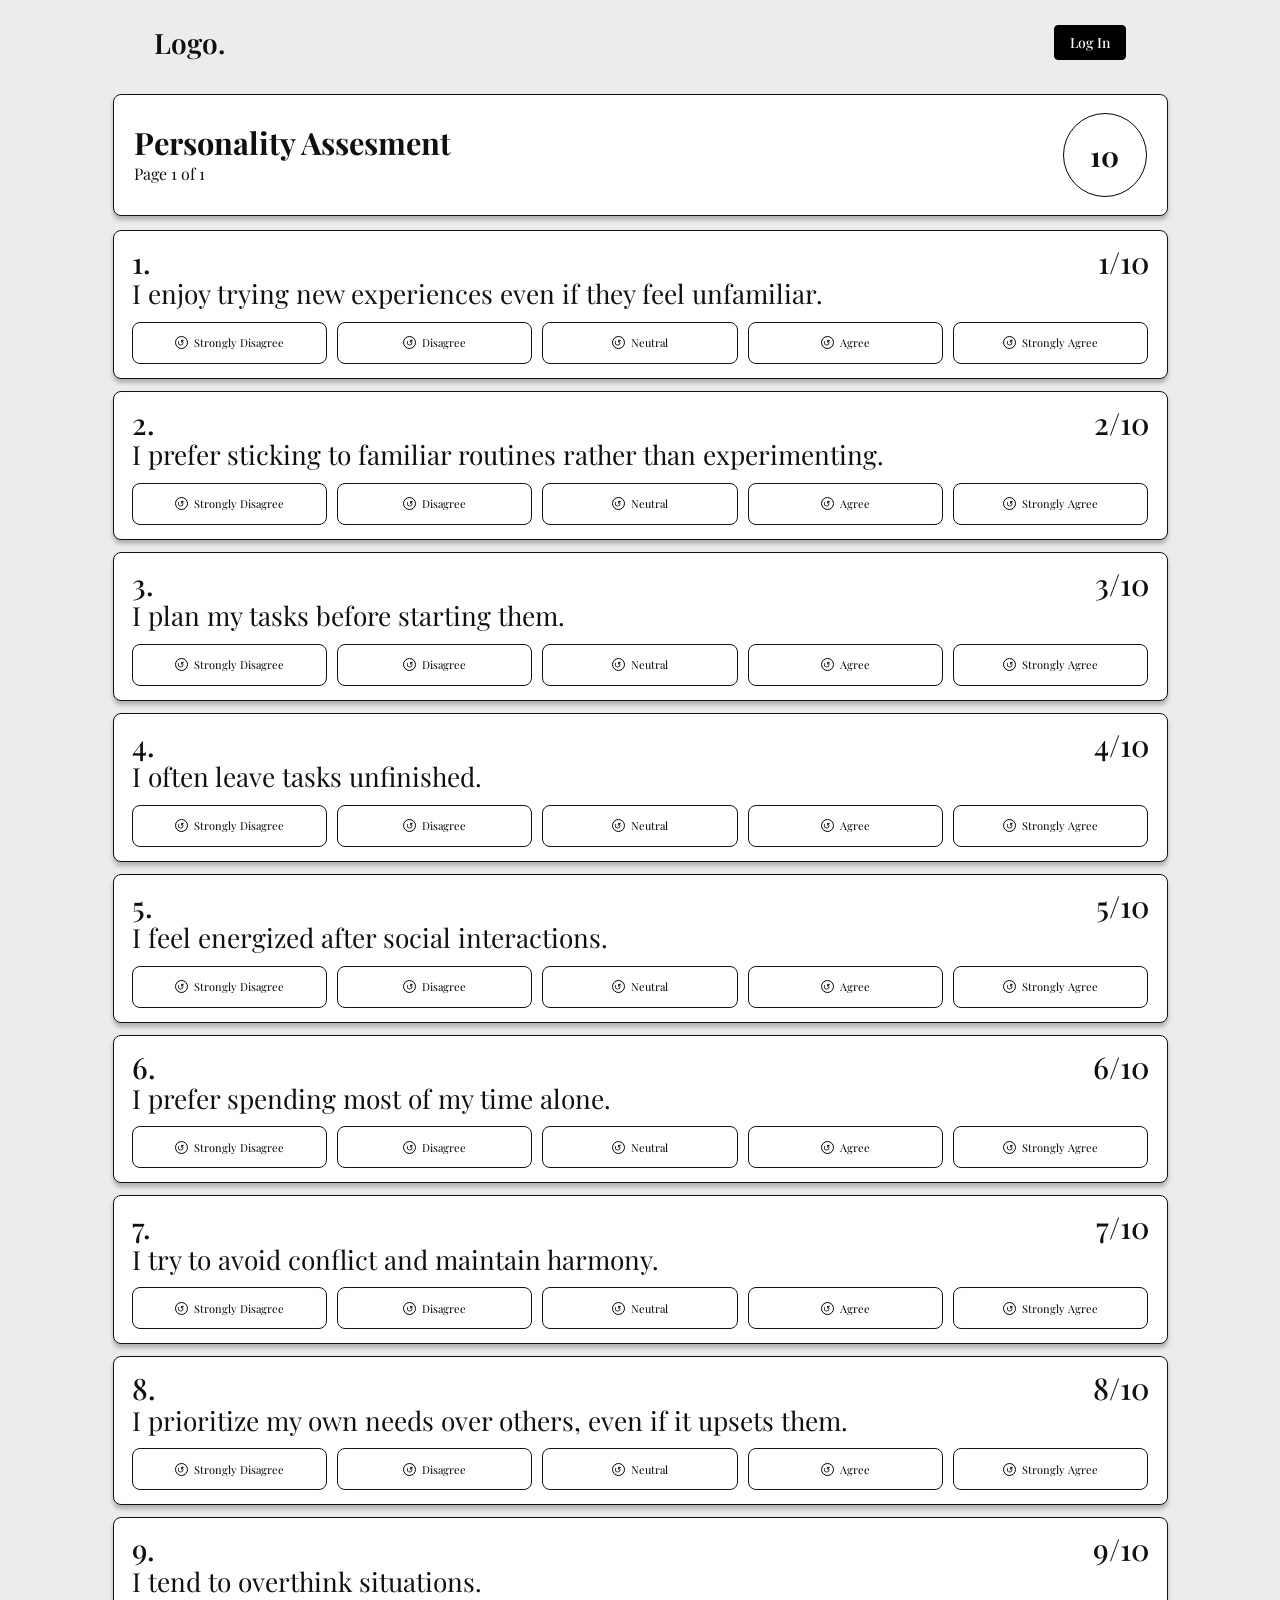
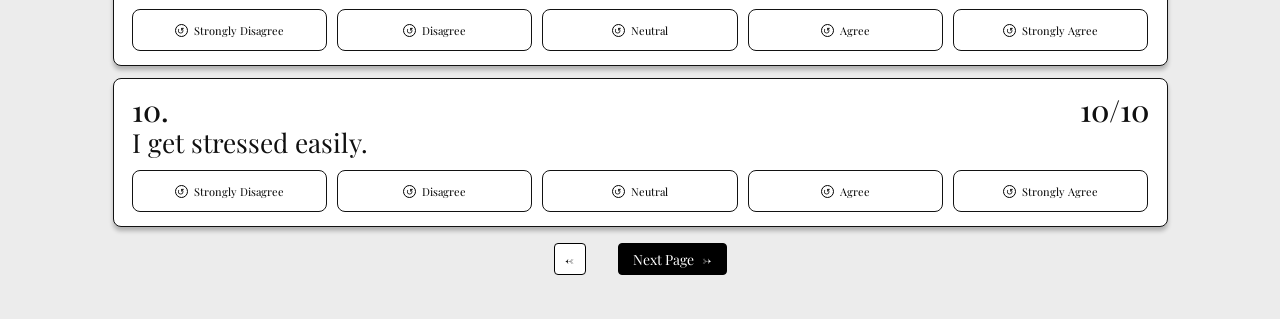
==== quiz.html @ e5122796 "Add files via upload" ====
<!doctype html>
<html lang="en">
  <head>
    <meta charset="UTF-8" />
    <meta name="viewport" content="width=device-width, initial-scale=1.0" />
    <title>Personality Assessment</title>
    <link rel="preconnect" href="https://fonts.googleapis.com" />
    <link rel="preconnect" href="https://fonts.gstatic.com" crossorigin />
    <link
      href="https://fonts.googleapis.com/css2?family=Playfair+Display:wght@400;500;600;700&display=swap"
      rel="stylesheet"
    />
    <link rel="stylesheet" href="./quiz.css" />
  </head>
  <body>
    <header class="topbar">
      <p class="logo">Logo.</p>
      <button class="login-btn" type="button">Log In</button>
    </header>

    <main class="page-wrap">
      <section id="quizPage">
        <section class="assessment-card">
          <div>
            <h1>Personality Assesment</h1>
            <p>Page 1 of 1</p>
          </div>
          <div class="badge" aria-hidden="true">10</div>
        </section>

        <section id="questionsContainer" aria-label="Assessment questions"></section>

        <nav class="pager">
          <button id="prevPageBtn" class="icon-btn" aria-label="Previous page" type="button">←</button>
          <button id="nextPageBtn" class="next-btn" type="button">
            Next Page
            <span aria-hidden="true">→</span>
          </button>
        </nav>
      </section>

      <section id="resultPage" class="is-hidden">
        <section class="result-header-card">
          <h2>Result</h2>
        </section>

        <section class="result-grid">
          <article class="result-card archetype-card">
            <h3>Your Archetype</h3>
            <p class="archetype-title" id="archetypeTitle">Analyzing...</p>
            <p class="archetype-sub" id="archetypeSub">Loading...</p>
          </article>

          <article class="result-card trait-card">
            <h3>Trait Breakdown</h3>
            <p class="trait-subtitle">See which side pulls you more</p>
            <div class="trait-chart" id="traitChart"></div>
          </article>
        </section>
      </section>
    </main>

    <script src="./quiz.js"></script>
  </body>
</html>
---- quiz.css ----
:root {
  --bg: #ececec;
  --surface: #ffffff;
  --text: #101010;
  --border: #121212;
  --muted: #3e3e3e;
}

* {
  box-sizing: border-box;
}

body {
  margin: 0;
  font-family: "Playfair Display", serif;
  background: var(--bg);
  color: var(--text);
}

.topbar {
  height: 84px;
  display: flex;
  align-items: center;
  justify-content: space-between;
  padding: 0 12vw;
}

.logo {
  margin: 0;
  font-size: 28px;
  font-weight: 600;
}

.login-btn {
  background: #000;
  color: #fff;
  border: 1px solid #000;
  border-radius: 4px;
  font-family: inherit;
  font-size: 14px;
  font-weight: 500;
  padding: 7px 15px;
  cursor: pointer;
}

.page-wrap {
  width: min(1055px, calc(100vw - 32px));
  margin: 10px auto 44px;
}

.is-hidden {
  display: none !important;
}

.assessment-card,
.question-card {
  border: 1px solid var(--border);
  border-radius: 8px;
  background: var(--surface);
  box-shadow: 0 4px 4px rgba(0, 0, 0, 0.25);
}

.assessment-card {
  display: flex;
  align-items: center;
  justify-content: space-between;
  padding: 18px 20px;
  margin-bottom: 14px;
}

.assessment-card h1 {
  margin: 0 0 4px;
  font-size: clamp(24px, 2.4vw, 32px);
  font-weight: 700;
  line-height: 1.1;
}

.assessment-card p {
  margin: 0;
  font-size: 16px;
}

.badge {
  width: 84px;
  height: 84px;
  border: 1px solid #000;
  border-radius: 50%;
  display: grid;
  place-items: center;
  font-size: 28px;
  font-weight: 700;
}

#questionsContainer {
  display: grid;
  gap: 12px;
}

.question-card {
  padding: 16px 18px 14px;
}

.question-head {
  display: flex;
  align-items: flex-start;
  justify-content: space-between;
  gap: 16px;
  margin-bottom: 12px;
}

.question-title {
  margin: 0;
  font-size: clamp(27px, 2.3vw, 36px);
  line-height: 1;
  font-weight: 500;
}

.question-text {
  margin: 2px 0 0;
  font-size: clamp(26px, 2.05vw, 28px);
  line-height: 1.2;
  font-weight: 400;
}

.counter {
  margin: 0;
  flex-shrink: 0;
  font-size: clamp(30px, 2.1vw, 36px);
  line-height: 1;
  font-weight: 500;
}

.choice-row {
  display: grid;
  grid-template-columns: repeat(5, minmax(0, 1fr));
  gap: 10px;
}

.choice-btn {
  border: 1px solid var(--border);
  background: #fff;
  border-radius: 8px;
  min-height: 42px;
  padding: 8px 10px;
  display: flex;
  gap: 6px;
  align-items: center;
  justify-content: center;
  font-family: inherit;
  font-size: clamp(10px, 0.86vw, 12px);
  line-height: 1;
  cursor: pointer;
}

.choice-icon {
  width: 13px;
  height: 13px;
  display: inline-grid;
  place-items: center;
  border: 1px solid #000;
  border-radius: 50%;
  font-size: 9px;
}

.choice-btn.is-selected {
  background: #111;
  color: #fff;
}

.choice-btn.is-selected .choice-icon {
  border-color: #fff;
}

.pager {
  margin-top: 16px;
  display: flex;
  align-items: center;
  justify-content: center;
  gap: 32px;
}

.icon-btn,
.next-btn {
  border-radius: 4px;
  font-family: inherit;
  border: 1px solid #000;
  height: 32px;
  cursor: pointer;
}

.icon-btn {
  width: 32px;
  background: #fff;
}

.next-btn {
  padding: 0 14px;
  background: #000;
  color: #fff;
  display: inline-flex;
  align-items: center;
  gap: 8px;
  font-size: 14px;
}

.result-header-card,
.result-card {
  border: 1px solid var(--border);
  border-radius: 12px;
  background: var(--surface);
  box-shadow: 0 4px 4px rgba(0, 0, 0, 0.25);
}

.result-header-card {
  padding: 16px 14px;
  margin-top: 74px;
}

.result-header-card h2 {
  margin: 0;
  font-size: clamp(40px, 3.2vw, 49px);
  line-height: 1;
  font-weight: 700;
}

.result-grid {
  margin-top: 26px;
  display: grid;
  grid-template-columns: repeat(2, minmax(0, 1fr));
  gap: 18px;
}

.result-card {
  min-height: 250px;
  padding: 18px 14px 16px;
}

.result-card h3 {
  margin: 0;
  font-size: clamp(44px, 3vw, 50px);
  font-weight: 700;
  line-height: 1;
}

.archetype-title {
  margin: 20px 0 4px;
  font-size: clamp(50px, 3.2vw, 56px);
  line-height: 1;
  font-weight: 600;
}

.archetype-sub {
  margin: 0;
  font-size: 24px;
  line-height: 1.3;
}

.trait-subtitle {
  margin: 6px 0 0;
  opacity: 0.6;
  font-size: 18px;
}

.trait-chart {
  margin-top: 48px;
  height: 130px;
  display: flex;
  align-items: flex-end;
  justify-content: space-between;
  gap: 8px;
}

.trait-col {
  width: min(18%, 86px);
  display: flex;
  flex-direction: column;
  align-items: center;
  justify-content: flex-end;
  gap: 6px;
}

.trait-value {
  margin: 0;
  font-size: 10px;
  line-height: 1;
}

.trait-bar {
  width: 40px;
  height: 0;
  background: #d9d9d9;
  border-radius: 10px 10px 0 0;
  transition: height 250ms ease;
}

.trait-base {
  width: 100%;
  height: 1px;
  background: #000;
}

.trait-name {
  margin: 0;
  text-align: center;
  font-size: 8px;
  line-height: 1.25;
}

@media (max-width: 1100px) {
  .topbar {
    padding: 0 16px;
  }
}

@media (max-width: 900px) {
  .choice-row {
    grid-template-columns: repeat(2, minmax(0, 1fr));
  }

  .question-head {
    flex-direction: column;
    gap: 8px;
  }

  .result-grid {
    grid-template-columns: 1fr;
  }

  .result-card h3 {
    font-size: clamp(33px, 6vw, 46px);
  }

  .archetype-title {
    font-size: clamp(38px, 6.5vw, 52px);
  }
}

@media (max-width: 560px) {
  .logo {
    font-size: 22px;
  }

  .assessment-card {
    padding: 14px;
  }

  .assessment-card p {
    font-size: 13px;
  }

  .badge {
    width: 58px;
    height: 58px;
    font-size: 18px;
  }

  .choice-row {
    grid-template-columns: 1fr;
  }

  .result-header-card {
    margin-top: 22px;
  }

  .result-header-card h2 {
    font-size: clamp(34px, 12vw, 42px);
  }

  .trait-subtitle {
    font-size: 15px;
  }

  .trait-chart {
    gap: 4px;
  }

  .trait-col {
    width: min(19%, 68px);
  }

  .trait-bar {
    width: 26px;
  }
}
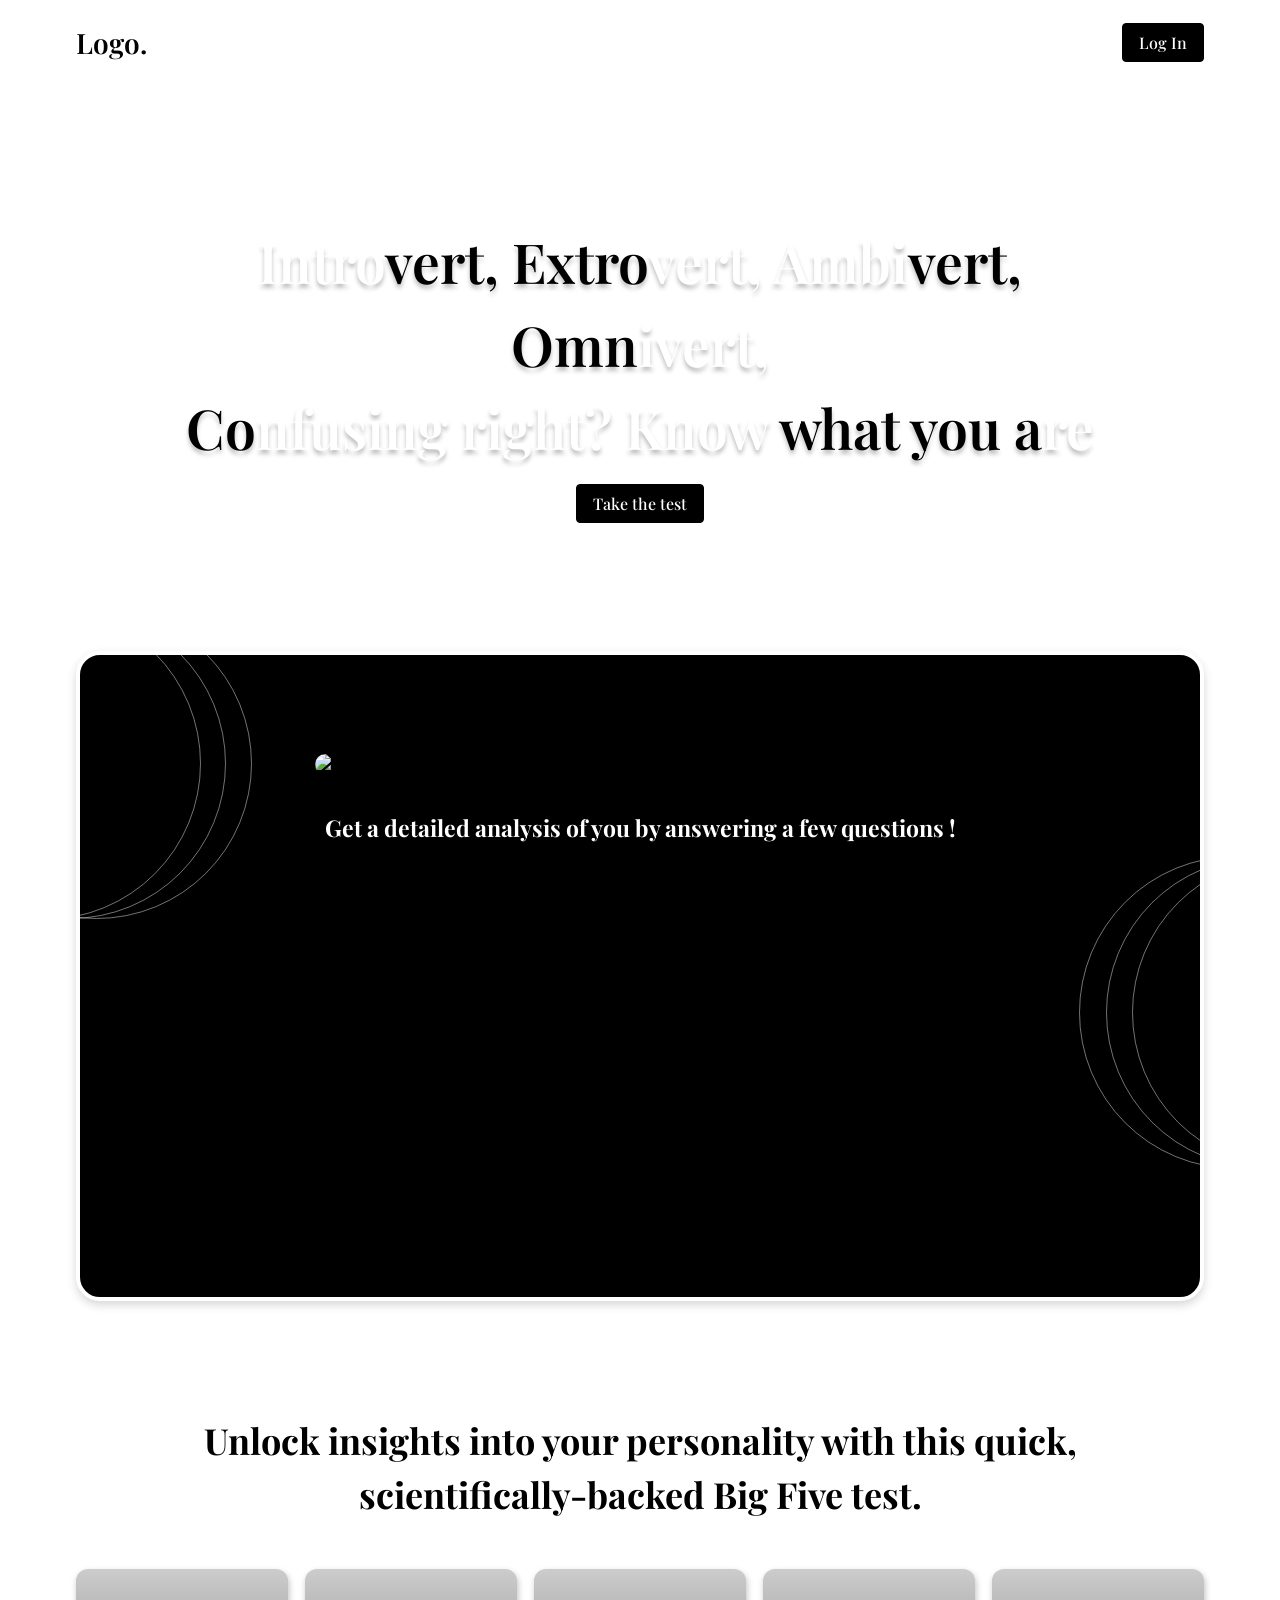
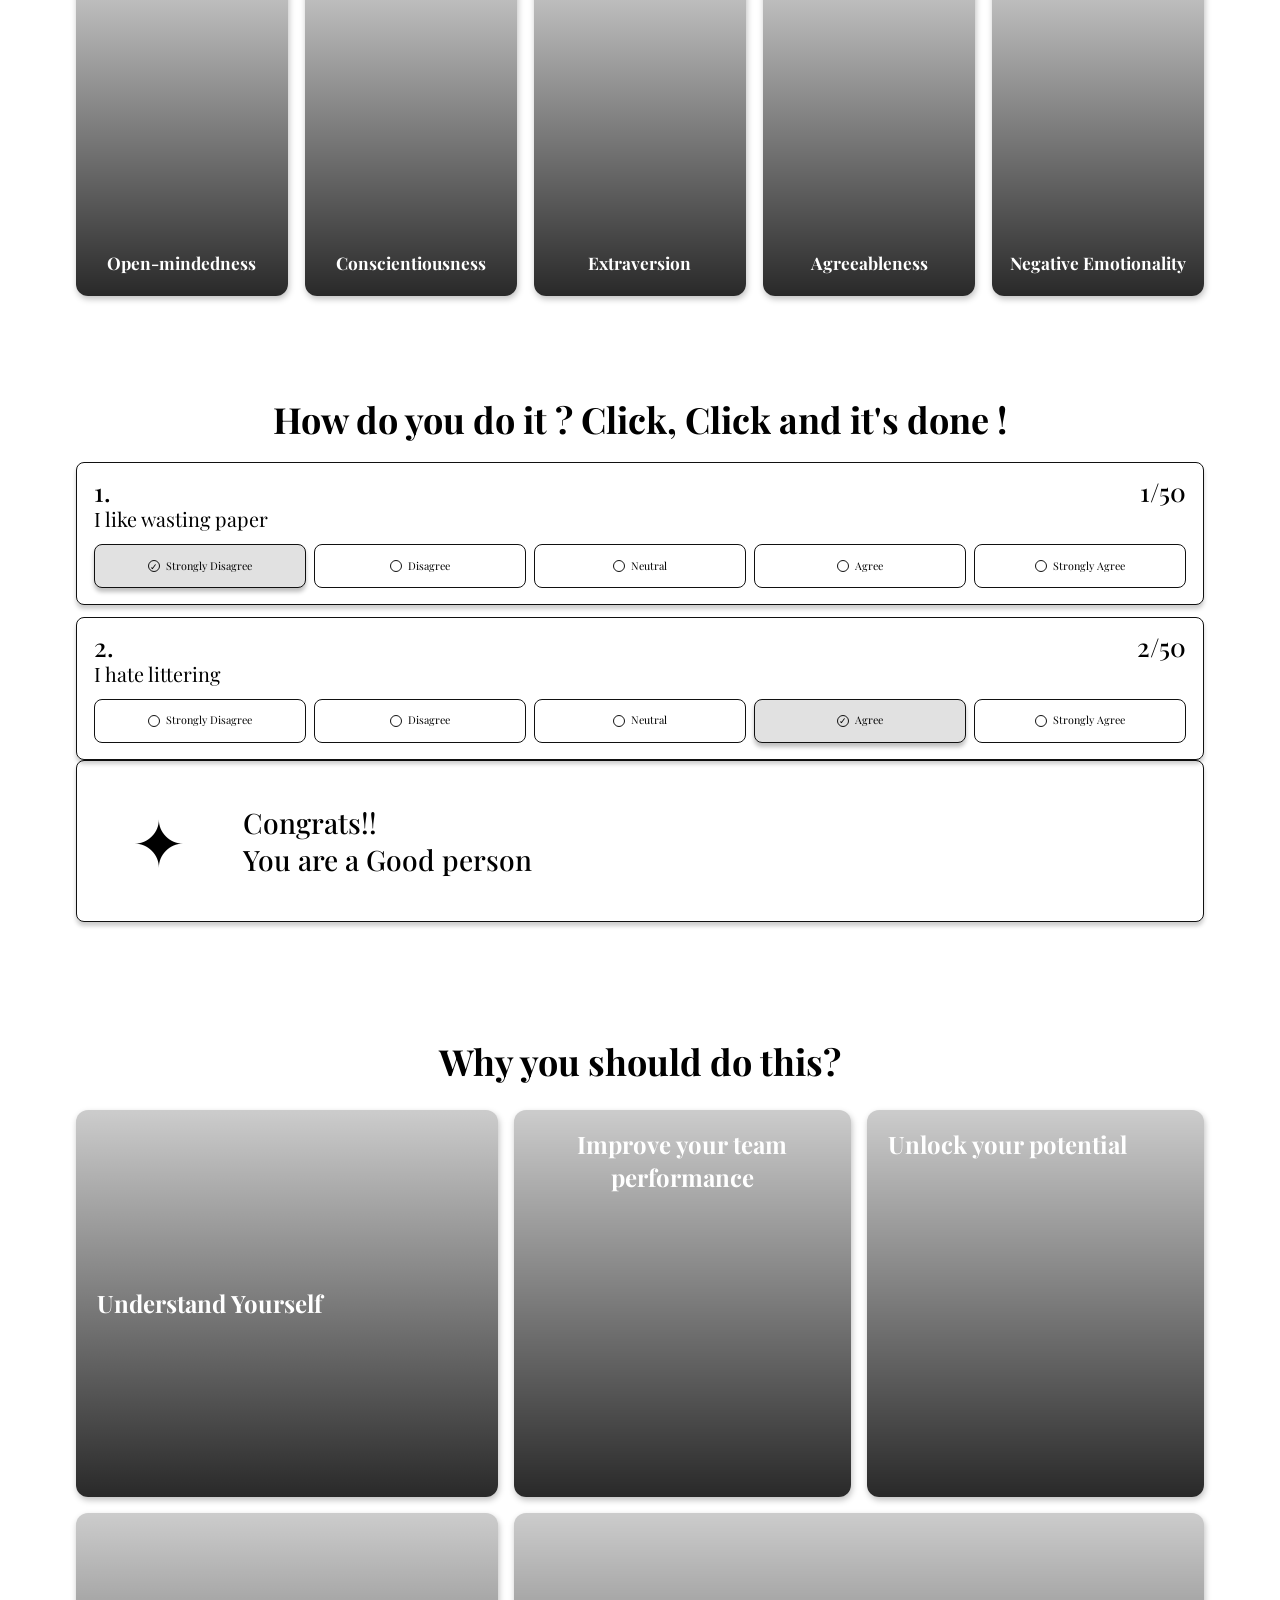
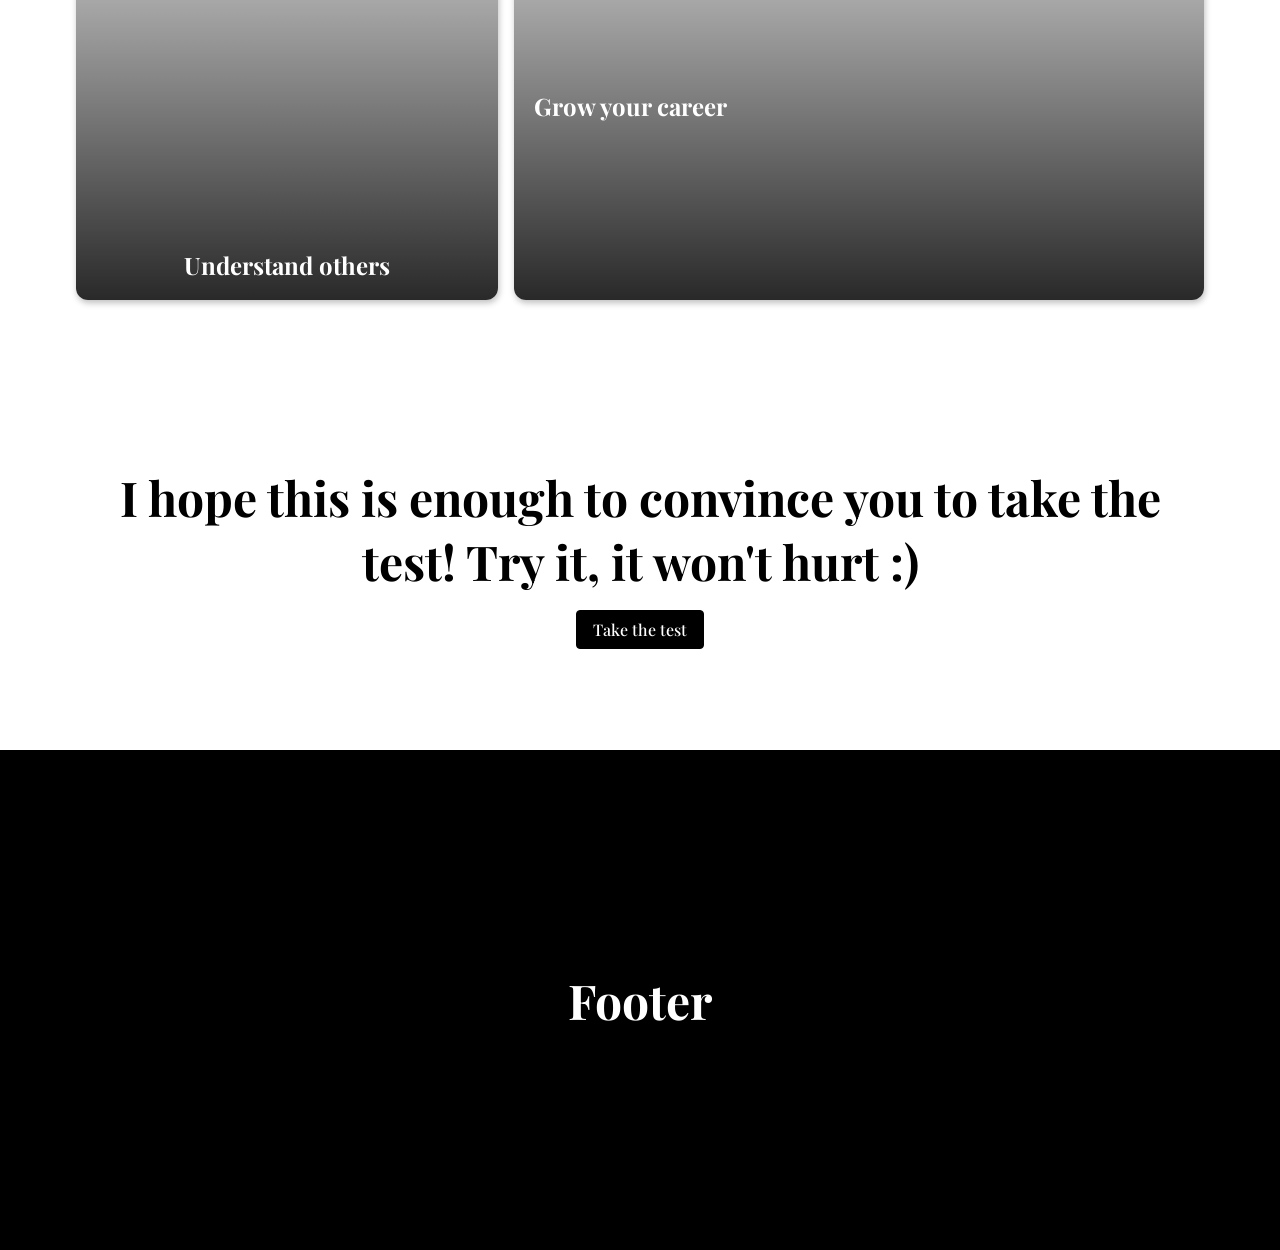
==== commit 272e7875: "Add files via upload" ====
--- a/quiz.html
+++ b/quiz.html
@@ -3,62 +3,234 @@
   <head>
     <meta charset="UTF-8" />
     <meta name="viewport" content="width=device-width, initial-scale=1.0" />
-    <title>Personality Assessment</title>
+    <title>Personality Test</title>
     <link rel="preconnect" href="https://fonts.googleapis.com" />
     <link rel="preconnect" href="https://fonts.gstatic.com" crossorigin />
     <link
-      href="https://fonts.googleapis.com/css2?family=Playfair+Display:wght@400;500;600;700&display=swap"
+      href="https://fonts.googleapis.com/css2?family=Playfair+Display:wght@400;500;600;700;800&display=swap"
       rel="stylesheet"
     />
     <link rel="stylesheet" href="./quiz.css" />
   </head>
   <body>
+    <img class="decor decor-top-center" src="https://www.figma.com/api/mcp/asset/4ffe3456-68c3-4ba2-9fd2-e4e71f549d3e" alt="" />
+    <img class="decor decor-top-left" src="https://www.figma.com/api/mcp/asset/1931b6c8-27f4-49ce-ae8d-7c6eb2e98f33" alt="" />
+    <img class="decor decor-top-right" src="https://www.figma.com/api/mcp/asset/e08dc5bc-9f6b-4701-b3bc-f4c8f3409b50" alt="" />
+
     <header class="topbar">
-      <p class="logo">Logo.</p>
-      <button class="login-btn" type="button">Log In</button>
+      <button class="logo logo-btn js-home-trigger" type="button">Logo.</button>
+      <button class="login-btn" id="navLoginBtn" type="button">Log In</button>
     </header>
 
-    <main class="page-wrap">
-      <section id="quizPage">
-        <section class="assessment-card">
+    <main class="landing-page">
+      <section class="hero">
+        <h1 class="hero-title">
+          <span class="highlight">Intro</span>vert, Extro<span class="highlight">vert, Ambi</span>vert, Omn<span class="highlight">ivert,</span><br />
+          Co<span class="highlight">nfusing right? Know</span> what you a<span class="highlight">re</span>
+        </h1>
+        <button class="cta-btn js-scroll-test" type="button">Take the test</button>
+      </section>
+
+      <section class="showcase">
+        <div class="showcase-art art-left"></div>
+        <div class="showcase-art art-right"></div>
+        <img
+          class="showcase-screen"
+          src="https://www.figma.com/api/mcp/asset/3a0f90ac-07b4-4477-a148-9b308b117b75"
+          alt="Personality report preview"
+        />
+        <p class="showcase-copy">Get a detailed analysis of you by answering a few questions !</p>
+      </section>
+
+      <section class="statement">
+        <p>Unlock insights into your personality with this quick, scientifically-backed Big Five test.</p>
+      </section>
+
+      <section class="trait-section">
+        <div class="trait-grid">
+          <article class="trait-tile" style="--tile-image: url('https://www.figma.com/api/mcp/asset/9317ee40-2787-4264-b34e-ae77a75db8a0');">
+            <p>Open-mindedness</p>
+          </article>
+          <article class="trait-tile" style="--tile-image: url('https://www.figma.com/api/mcp/asset/aa85d3ef-8a31-4499-9822-1e632df22772');">
+            <p>Conscientiousness</p>
+          </article>
+          <article class="trait-tile" style="--tile-image: url('https://www.figma.com/api/mcp/asset/0ba07395-1fa6-4685-8d39-083034f112e9');">
+            <p>Extraversion</p>
+          </article>
+          <article class="trait-tile" style="--tile-image: url('https://www.figma.com/api/mcp/asset/fb3ea26e-f73e-4d54-a957-a4daf15b7c54');">
+            <p>Agreeableness</p>
+          </article>
+          <article class="trait-tile" style="--tile-image: url('https://www.figma.com/api/mcp/asset/2388cbda-6508-4d3e-9fb6-b3b9d07ea76f');">
+            <p>Negative Emotionality</p>
+          </article>
+        </div>
+      </section>
+
+      <section class="quiz-preview" id="test-preview">
+        <h2>How do you do it ? Click, Click and it's done !</h2>
+        <div class="preview-card-list" id="previewQuestions"></div>
+        <article class="preview-result">
+          <div class="sparkle-mark" aria-hidden="true">✦</div>
           <div>
-            <h1>Personality Assesment</h1>
+            <p>Congrats!!</p>
+            <p>You are a Good person</p>
+          </div>
+        </article>
+      </section>
+
+      <section class="reasons">
+        <h2>Why you should do this?</h2>
+        <div class="reason-grid">
+          <article class="reason-card wide" style="--reason-image: url('https://www.figma.com/api/mcp/asset/74db055c-d0be-4c7f-9bd2-ff688f3f8213');">
+            <p>Understand Yourself</p>
+          </article>
+          <article class="reason-card tall" style="--reason-image: url('https://www.figma.com/api/mcp/asset/dd8b75be-027a-4aca-9989-0001ed2a7a6f');">
+            <p>Improve your team performance</p>
+          </article>
+          <article class="reason-card tall" style="--reason-image: url('https://www.figma.com/api/mcp/asset/8d2d30f1-91b2-4946-8842-ca1ef8f22174');">
+            <p>Unlock your potential</p>
+          </article>
+          <article class="reason-card big" style="--reason-image: url('https://www.figma.com/api/mcp/asset/53219588-c928-4f8c-8e0c-59f911755e79');">
+            <p>Understand others</p>
+          </article>
+          <article class="reason-card wide" style="--reason-image: url('https://www.figma.com/api/mcp/asset/fb8bac53-6cef-4320-805e-9b0b8ca093c0');">
+            <p>Grow your career</p>
+          </article>
+        </div>
+      </section>
+
+      <section class="final-cta">
+        <img class="bottom-figure figure-left" src="https://www.figma.com/api/mcp/asset/0f3e8142-5770-4b73-89d8-1357e754219b" alt="" />
+        <img class="bottom-figure figure-left-mid" src="https://www.figma.com/api/mcp/asset/6e6ba2d9-85b3-4e47-aa8f-1de3dd3981aa" alt="" />
+        <img class="bottom-figure figure-right-mid" src="https://www.figma.com/api/mcp/asset/6a646116-6257-4027-8f80-59074785ab9f" alt="" />
+        <img class="bottom-figure figure-right" src="https://www.figma.com/api/mcp/asset/50f92d83-d751-4375-a0d6-0b79e0534890" alt="" />
+        <h2>I hope this is enough to convince you to take the test! Try it, it won't hurt :)</h2>
+        <button class="cta-btn js-scroll-test" type="button">Take the test</button>
+      </section>
+    </main>
+
+    <section class="app-view is-hidden" id="assessmentPage">
+      <main class="app-shell">
+        <section class="assessment-header-card">
+          <div>
+            <h2>Personality Assesment</h2>
             <p>Page 1 of 1</p>
           </div>
-          <div class="badge" aria-hidden="true">10</div>
-        </section>
-
-        <section id="questionsContainer" aria-label="Assessment questions"></section>
-
-        <nav class="pager">
-          <button id="prevPageBtn" class="icon-btn" aria-label="Previous page" type="button">←</button>
-          <button id="nextPageBtn" class="next-btn" type="button">
+          <img
+            class="assessment-badge-image"
+            src="https://www.figma.com/api/mcp/asset/3fdd5beb-fb61-4bbd-8416-cd6e56d7b453"
+            alt=""
+          />
+        </section>
+
+        <section class="assessment-list" id="assessmentQuestions"></section>
+
+        <nav class="assessment-nav">
+          <button class="ghost-nav-btn" id="assessmentBackBtn" type="button" aria-label="Back">←</button>
+          <button class="solid-nav-btn" id="assessmentNextBtn" type="button">
             Next Page
             <span aria-hidden="true">→</span>
           </button>
         </nav>
-      </section>
-
-      <section id="resultPage" class="is-hidden">
-        <section class="result-header-card">
+      </main>
+    </section>
+
+    <section class="app-view is-hidden" id="resultPage">
+      <main class="result-shell">
+        <section class="result-title-card">
           <h2>Result</h2>
         </section>
 
-        <section class="result-grid">
-          <article class="result-card archetype-card">
+        <section class="result-panel-grid">
+          <article class="result-panel">
             <h3>Your Archetype</h3>
-            <p class="archetype-title" id="archetypeTitle">Analyzing...</p>
-            <p class="archetype-sub" id="archetypeSub">Loading...</p>
-          </article>
-
-          <article class="result-card trait-card">
+            <p class="result-archetype" id="resultArchetype">Analyzing...</p>
+            <p class="result-subcopy" id="resultSubcopy">Loading...</p>
+          </article>
+
+          <article class="result-panel">
             <h3>Trait Breakdown</h3>
-            <p class="trait-subtitle">See which side pulls you more</p>
-            <div class="trait-chart" id="traitChart"></div>
-          </article>
-        </section>
-      </section>
-    </main>
+            <p class="result-panel-copy">See which side pulls you more</p>
+            <div class="result-chart" id="resultChart"></div>
+          </article>
+        </section>
+      </main>
+    </section>
+
+    <section class="app-view auth-view is-hidden" id="loginPage">
+      <main class="auth-shell">
+        <section class="auth-card">
+          <div class="auth-copy">
+            <p class="auth-eyebrow">Welcome Back</p>
+            <h2>Log in to continue your personality journey.</h2>
+            <p>We can wire real accounts later on Vercel-backed auth. For now this is the designed entry screen and flow.</p>
+          </div>
+
+          <form class="auth-form">
+            <label class="auth-field">
+              <span>Email</span>
+              <input type="email" placeholder="you@example.com" />
+            </label>
+            <label class="auth-field">
+              <span>Password</span>
+              <input type="password" placeholder="Enter your password" />
+            </label>
+            <button class="auth-submit" type="button">Log In</button>
+            <p class="auth-switch">
+              New here?
+              <button class="auth-link-btn" id="toSignupBtn" type="button">Create an account</button>
+            </p>
+          </form>
+        </section>
+      </main>
+    </section>
+
+    <section class="app-view auth-view is-hidden" id="signupPage">
+      <main class="auth-shell">
+        <section class="auth-card">
+          <div class="auth-copy">
+            <p class="auth-eyebrow">Create Account</p>
+            <h2>Sign up and keep your results in one place.</h2>
+            <p>The real account system can plug into Vercel later. This screen sets up the structure and navigation now.</p>
+          </div>
+
+          <form class="auth-form">
+            <label class="auth-field">
+              <span>Full Name</span>
+              <input type="text" placeholder="Your name" />
+            </label>
+            <label class="auth-field">
+              <span>Email</span>
+              <input type="email" placeholder="you@example.com" />
+            </label>
+            <label class="auth-field">
+              <span>Password</span>
+              <input type="password" placeholder="Choose a password" />
+            </label>
+            <button class="auth-submit" type="button">Sign Up</button>
+            <p class="auth-switch">
+              Already have an account?
+              <button class="auth-link-btn" id="toLoginBtn" type="button">Log in</button>
+            </p>
+          </form>
+        </section>
+      </main>
+    </section>
+
+    <footer class="footer">
+      <p>Footer</p>
+    </footer>
+
+    <div class="confirm-overlay is-hidden" id="confirmOverlay" role="dialog" aria-modal="true" aria-labelledby="confirmTitle">
+      <div class="confirm-card">
+        <h2 id="confirmTitle">Leave this page?</h2>
+        <p>Your current test flow will be interrupted. You can come back, but any unsaved context on this screen may be lost.</p>
+        <div class="confirm-actions">
+          <button class="ghost-nav-btn" id="confirmStayBtn" type="button">Stay</button>
+          <button class="solid-nav-btn" id="confirmLeaveBtn" type="button">Leave</button>
+        </div>
+      </div>
+    </div>
 
     <script src="./quiz.js"></script>
   </body>
--- a/quiz.css
+++ b/quiz.css
@@ -1,28 +1,83 @@
 :root {
-  --bg: #ececec;
+  --bg: #ffffff;
+  --text: #000000;
   --surface: #ffffff;
-  --text: #101010;
-  --border: #121212;
-  --muted: #3e3e3e;
+  --surface-dark: #000000;
+  --muted: rgba(0, 0, 0, 0.72);
+  --border: #111111;
+  --shadow: 0 4px 10px rgba(0, 0, 0, 0.16);
+  --frame-max: 1128px;
+  --assessment-max: 1055px;
+  --result-max: 1127px;
+  --header-height: 84px;
+  --card-radius: 12px;
+  --hero-radius: 24px;
+  --btn-radius: 4px;
+  --nav-btn-height: 40px;
 }
 
 * {
   box-sizing: border-box;
 }
 
+html {
+  scroll-behavior: smooth;
+}
+
 body {
   margin: 0;
-  font-family: "Playfair Display", serif;
+  min-width: 320px;
+  overflow-x: hidden;
   background: var(--bg);
   color: var(--text);
+  font-family: "Playfair Display", serif;
+}
+
+button {
+  font: inherit;
+}
+
+.decor {
+  position: fixed;
+  z-index: 0;
+  width: 18vw;
+  max-width: 270px;
+  min-width: 110px;
+  opacity: 0.95;
+  pointer-events: none;
+  filter: grayscale(1);
+}
+
+.decor-top-center {
+  top: -17rem;
+  left: 50%;
+  transform: translateX(-50%);
+}
+
+.decor-top-left {
+  top: 15rem;
+  left: 1.5rem;
+}
+
+.decor-top-right {
+  top: 11rem;
+  right: 1.5rem;
+}
+
+.topbar,
+.landing-page,
+.footer {
+  position: relative;
+  z-index: 1;
 }
 
 .topbar {
-  height: 84px;
+  width: min(var(--frame-max), calc(100vw - 32px));
+  margin: 0 auto;
+  height: var(--header-height);
   display: flex;
   align-items: center;
   justify-content: space-between;
-  padding: 0 12vw;
 }
 
 .logo {
@@ -31,354 +86,1034 @@
   font-weight: 600;
 }
 
-.login-btn {
+.logo-btn {
+  border: 0;
+  background: transparent;
+  padding: 0;
+  cursor: pointer;
+}
+
+.login-btn,
+.cta-btn {
+  border: 1px solid #000;
+  border-radius: var(--btn-radius);
   background: #000;
   color: #fff;
+  padding: 8px 16px;
+  font-size: 16px;
+  font-weight: 500;
+  cursor: pointer;
+}
+
+.landing-page {
+  width: min(var(--frame-max), calc(100vw - 32px));
+  margin: 0 auto;
+}
+
+.hero {
+  padding-top: 8.5rem;
+  display: grid;
+  justify-items: center;
+  gap: 1rem;
+}
+
+.hero-title {
+  margin: 0;
+  width: min(100%, 1020px);
+  font-size: clamp(2rem, 5vw, 3.45rem);
+  line-height: 1.5;
+  font-weight: 600;
+  text-align: center;
+  text-shadow: 0 4px 4px rgba(0, 0, 0, 0.25);
+}
+
+.hero-title .highlight {
+  color: #ffffff;
+}
+
+.showcase {
+  position: relative;
+  margin-top: 8rem;
+  background: #000;
+  border: 4px solid #fff;
+  border-radius: var(--hero-radius);
+  min-height: 650px;
+  box-shadow: var(--shadow);
+  overflow: hidden;
+}
+
+.showcase-art {
+  position: absolute;
+  width: 313px;
+  height: 313px;
+  border: 1px solid rgba(255, 255, 255, 0.45);
+  border-radius: 50%;
+}
+
+.showcase-art::before,
+.showcase-art::after {
+  content: "";
+  position: absolute;
+  inset: 0;
+  border: 1px solid rgba(255, 255, 255, 0.45);
+  border-radius: 50%;
+}
+
+.showcase-art::before {
+  transform: translateX(26px);
+}
+
+.showcase-art::after {
+  transform: translateX(52px);
+}
+
+.art-left {
+  left: -12rem;
+  top: -3rem;
+}
+
+.art-right {
+  right: -12rem;
+  bottom: 8rem;
+}
+
+.showcase-screen {
+  position: relative;
+  z-index: 1;
+  display: block;
+  width: min(652px, calc(100% - 60px));
+  margin: 6.1rem auto 0;
+  border-radius: 12px;
+  border-radius: var(--card-radius);
   border: 1px solid #000;
-  border-radius: 4px;
-  font-family: inherit;
-  font-size: 14px;
+}
+
+.showcase-copy {
+  position: relative;
+  z-index: 1;
+  margin: 2.2rem auto 0;
+  width: min(100%, 900px);
+  color: #fff;
+  text-align: center;
+  font-size: clamp(1.05rem, 1.8vw, 1.56rem);
+  font-weight: 700;
+  line-height: 1.5;
+}
+
+.statement,
+.reasons h2,
+.quiz-preview h2,
+.final-cta h2 {
+  text-align: center;
+}
+
+.statement {
+  margin-top: 7rem;
+}
+
+.statement p,
+.reasons h2,
+.quiz-preview h2 {
+  margin: 0 auto;
+  width: min(100%, 1075px);
+  font-size: clamp(1.55rem, 3vw, 2.25rem);
+  font-weight: 700;
+  line-height: 1.5;
+}
+
+.trait-section {
+  margin-top: 3rem;
+}
+
+.trait-grid {
+  display: grid;
+  grid-template-columns: repeat(5, 1fr);
+  gap: 1.1rem;
+}
+
+.trait-tile {
+  position: relative;
+  min-height: 327px;
+  border-radius: 12px;
+  border-radius: var(--card-radius);
+  overflow: hidden;
+  box-shadow: 1px 3px 6px rgba(0, 0, 0, 0.25);
+  display: flex;
+  align-items: flex-end;
+  justify-content: center;
+  padding: 1rem 0.6rem 1.25rem;
+}
+
+.trait-tile::before {
+  content: "";
+  position: absolute;
+  inset: 0;
+  background:
+    linear-gradient(to top, rgba(0, 0, 0, 0.84), rgba(0, 0, 0, 0.2)),
+    var(--tile-image) center / cover no-repeat;
+}
+
+.trait-tile p {
+  position: relative;
+  margin: 0;
+  color: #fff;
+  font-size: 1.08rem;
+  font-weight: 700;
+  line-height: 1.5;
+  text-align: center;
+}
+
+.quiz-preview {
+  margin-top: 6rem;
+}
+
+.preview-card-list {
+  margin-top: 1rem;
+  display: grid;
+  gap: 0.75rem;
+}
+
+.preview-question,
+.preview-result {
+  background: #fff;
+  border: 1px solid var(--border);
+  border-radius: 8px;
+  box-shadow: 0 4px 4px rgba(0, 0, 0, 0.2);
+}
+
+.preview-question {
+  padding: 1rem 1.05rem 1rem;
+}
+
+.preview-head {
+  display: flex;
+  justify-content: space-between;
+  gap: 1rem;
+  margin-bottom: 0.75rem;
+}
+
+.preview-number,
+.preview-counter {
+  margin: 0;
+  font-size: clamp(1.25rem, 2vw, 2.25rem);
   font-weight: 500;
-  padding: 7px 15px;
-  cursor: pointer;
-}
-
-.page-wrap {
-  width: min(1055px, calc(100vw - 32px));
-  margin: 10px auto 44px;
+  line-height: 1;
+}
+
+.preview-text {
+  margin: 0.2rem 0 0;
+  font-size: clamp(1rem, 1.55vw, 1.75rem);
+  line-height: 1.2;
+}
+
+.preview-options {
+  display: grid;
+  grid-template-columns: repeat(5, minmax(0, 1fr));
+  gap: 0.5rem;
+}
+
+.preview-option {
+  min-height: 2.75rem;
+  display: inline-flex;
+  align-items: center;
+  justify-content: center;
+  gap: 0.4rem;
+  border: 1px solid #111;
+  border-radius: 8px;
+  background: #fff;
+  padding: 0.45rem 0.5rem;
+  font-size: 0.67rem;
+  line-height: 1;
+}
+
+.preview-option.is-selected {
+  background: #e1e1e1;
+  box-shadow: 0 4px 4px rgba(0, 0, 0, 0.25);
+}
+
+.preview-option-mark {
+  width: 12px;
+  height: 12px;
+  border: 1px solid #111;
+  border-radius: 50%;
+  display: inline-flex;
+  align-items: center;
+  justify-content: center;
+  font-size: 0.55rem;
+}
+
+.preview-result {
+  display: flex;
+  align-items: center;
+  gap: 1.25rem;
+  padding: 1rem 1.15rem;
+}
+
+.sparkle-mark {
+  width: 128px;
+  height: 128px;
+  display: grid;
+  place-items: center;
+  font-size: 4rem;
+  line-height: 1;
+}
+
+.preview-result p {
+  margin: 0;
+  font-size: clamp(1.35rem, 2.2vw, 2.25rem);
+  font-weight: 500;
+}
+
+.reasons {
+  margin-top: 7rem;
+}
+
+.reason-grid {
+  margin-top: 1.4rem;
+  display: grid;
+  grid-template-columns: 1.25fr 1fr 1fr;
+  gap: 1rem;
+}
+
+.reason-card {
+  position: relative;
+  overflow: hidden;
+  border-radius: 12px;
+  border-radius: var(--card-radius);
+  min-height: 160px;
+  padding: 1.15rem 1.3rem;
+  display: flex;
+  box-shadow: 1px 3px 6px rgba(0, 0, 0, 0.25);
+}
+
+.reason-card::before {
+  content: "";
+  position: absolute;
+  inset: 0;
+  background:
+    linear-gradient(to top, rgba(0, 0, 0, 0.84), rgba(0, 0, 0, 0.2)),
+    var(--reason-image) center / cover no-repeat;
+}
+
+.reason-card p {
+  position: relative;
+  z-index: 1;
+  margin: 0;
+  color: #fff;
+  font-size: 1.5rem;
+  line-height: 1.35;
+  font-weight: 700;
+}
+
+.reason-card.wide {
+  grid-column: span 1;
+}
+
+.reason-card.tall {
+  min-height: 387px;
+}
+
+.reason-card.big {
+  min-height: 387px;
+}
+
+.reason-card.big p,
+.reason-card.tall p {
+  text-align: center;
+}
+
+.reason-card.big {
+  grid-column: 1 / 2;
+  align-items: end;
+  justify-content: center;
+}
+
+.reason-card.wide:first-child {
+  align-items: center;
+}
+
+.reason-card.wide:last-child {
+  grid-column: 2 / 4;
+  align-items: center;
+}
+
+.final-cta {
+  position: relative;
+  margin-top: 7rem;
+  min-height: 290px;
+  display: grid;
+  justify-items: center;
+  align-content: center;
+  gap: 1rem;
+}
+
+.final-cta h2 {
+  margin: 0;
+  width: min(100%, 1129px);
+  font-size: clamp(2rem, 4vw, 3rem);
+  line-height: 1.35;
+  font-weight: 700;
+}
+
+.bottom-figure {
+  position: absolute;
+  bottom: -1.5rem;
+  width: clamp(74px, 11vw, 210px);
+  filter: grayscale(1);
+  pointer-events: none;
+}
+
+.figure-left {
+  left: -1.5rem;
+}
+
+.figure-left-mid {
+  left: 18%;
+}
+
+.figure-right-mid {
+  right: 18%;
+}
+
+.figure-right {
+  right: -1.5rem;
+}
+
+.footer {
+  margin-top: 3rem;
+  background: #000;
+  min-height: 500px;
+  display: grid;
+  place-items: center;
+}
+
+.footer p {
+  margin: 0;
+  color: #fff;
+  font-size: clamp(2rem, 4vw, 3rem);
+  font-weight: 700;
+  line-height: 1.5;
 }
 
 .is-hidden {
   display: none !important;
 }
 
-.assessment-card,
-.question-card {
-  border: 1px solid var(--border);
-  border-radius: 8px;
-  background: var(--surface);
+.app-view {
+  position: relative;
+  z-index: 2;
+  background: #fff;
+  min-height: 100vh;
+  padding: 6rem 0 3rem;
+}
+
+.app-shell,
+.result-shell {
+  width: min(var(--frame-max), calc(100vw - 32px));
+  margin: 0 auto;
+}
+
+.assessment-header-card,
+.assessment-question-card,
+.result-title-card,
+.result-panel {
+  border: 1px solid #111;
+  border-radius: var(--card-radius);
+  background: #fff;
   box-shadow: 0 4px 4px rgba(0, 0, 0, 0.25);
 }
 
-.assessment-card {
+.assessment-header-card {
+  margin-top: 7.9rem;
   display: flex;
   align-items: center;
   justify-content: space-between;
-  padding: 18px 20px;
-  margin-bottom: 14px;
-}
-
-.assessment-card h1 {
-  margin: 0 0 4px;
-  font-size: clamp(24px, 2.4vw, 32px);
+  padding: 1.25rem;
+  width: min(var(--assessment-max), 100%);
+  margin-left: auto;
+  margin-right: auto;
+}
+
+.assessment-header-card h2,
+.result-title-card h2 {
+  margin: 0;
+  font-size: clamp(2rem, 3vw, 2.5rem);
+  line-height: 1.1;
   font-weight: 700;
-  line-height: 1.1;
-}
-
-.assessment-card p {
-  margin: 0;
-  font-size: 16px;
-}
-
-.badge {
+}
+
+.assessment-header-card p {
+  margin: 0.35rem 0 0;
+  font-size: 1rem;
+}
+
+.assessment-badge-image {
   width: 84px;
   height: 84px;
-  border: 1px solid #000;
-  border-radius: 50%;
-  display: grid;
-  place-items: center;
-  font-size: 28px;
-  font-weight: 700;
-}
-
-#questionsContainer {
-  display: grid;
-  gap: 12px;
-}
-
-.question-card {
-  padding: 16px 18px 14px;
-}
-
-.question-head {
+  object-fit: contain;
+  flex-shrink: 0;
+}
+
+.assessment-list {
+  margin-top: 1rem;
+  display: grid;
+  gap: 0.95rem;
+  width: min(var(--assessment-max), 100%);
+  margin-left: auto;
+  margin-right: auto;
+}
+
+.assessment-question-card {
+  padding: 1.15rem 1.2rem 1.2rem;
+}
+
+.assessment-question-head {
   display: flex;
   align-items: flex-start;
   justify-content: space-between;
-  gap: 16px;
-  margin-bottom: 12px;
-}
-
-.question-title {
-  margin: 0;
-  font-size: clamp(27px, 2.3vw, 36px);
+  gap: 1rem;
+  margin-bottom: 1rem;
+}
+
+.assessment-question-index {
+  margin: 0;
+  font-size: clamp(1.6rem, 2.4vw, 2.25rem);
   line-height: 1;
   font-weight: 500;
 }
 
-.question-text {
-  margin: 2px 0 0;
-  font-size: clamp(26px, 2.05vw, 28px);
+.assessment-question-text {
+  margin: 0.25rem 0 0;
+  font-size: clamp(1.2rem, 2vw, 1.75rem);
   line-height: 1.2;
-  font-weight: 400;
-}
-
-.counter {
-  margin: 0;
-  flex-shrink: 0;
-  font-size: clamp(30px, 2.1vw, 36px);
+}
+
+.assessment-question-progress {
+  margin: 0;
+  font-size: clamp(1.4rem, 2vw, 2.25rem);
   line-height: 1;
   font-weight: 500;
-}
-
-.choice-row {
+  flex-shrink: 0;
+}
+
+.assessment-options {
   display: grid;
   grid-template-columns: repeat(5, minmax(0, 1fr));
-  gap: 10px;
-}
-
-.choice-btn {
-  border: 1px solid var(--border);
-  background: #fff;
-  border-radius: 8px;
-  min-height: 42px;
-  padding: 8px 10px;
-  display: flex;
-  gap: 6px;
+  gap: 0.65rem;
+}
+
+.assessment-option {
+  min-height: 64px;
+  display: inline-flex;
   align-items: center;
   justify-content: center;
-  font-family: inherit;
-  font-size: clamp(10px, 0.86vw, 12px);
+  gap: 0.45rem;
+  padding: 0.85rem 0.8rem;
+  border: 1px solid #111;
+  border-radius: var(--card-radius);
+  background: #fff;
+  font-size: 0.92rem;
   line-height: 1;
   cursor: pointer;
 }
 
-.choice-icon {
-  width: 13px;
-  height: 13px;
-  display: inline-grid;
-  place-items: center;
-  border: 1px solid #000;
+.assessment-option.is-selected {
+  background: #e1e1e1;
+  box-shadow: 0 4px 4px rgba(0, 0, 0, 0.25);
+}
+
+.assessment-option-mark {
+  width: 16px;
+  height: 16px;
+  border: 1px solid #111;
   border-radius: 50%;
-  font-size: 9px;
-}
-
-.choice-btn.is-selected {
-  background: #111;
-  color: #fff;
-}
-
-.choice-btn.is-selected .choice-icon {
-  border-color: #fff;
-}
-
-.pager {
-  margin-top: 16px;
-  display: flex;
+  display: inline-flex;
   align-items: center;
   justify-content: center;
-  gap: 32px;
-}
-
-.icon-btn,
-.next-btn {
-  border-radius: 4px;
-  font-family: inherit;
-  border: 1px solid #000;
-  height: 32px;
+  font-size: 0.65rem;
+  flex-shrink: 0;
+}
+
+.assessment-nav {
+  margin-top: 1rem;
+  display: flex;
+  align-items: center;
+  justify-content: center;
+  gap: 8.5rem;
+  width: min(var(--assessment-max), 100%);
+  margin-left: auto;
+  margin-right: auto;
+}
+
+.ghost-nav-btn,
+.solid-nav-btn {
+  border-radius: var(--btn-radius);
+  height: var(--nav-btn-height);
+  border: 1px solid #111;
   cursor: pointer;
 }
 
-.icon-btn {
-  width: 32px;
+.ghost-nav-btn {
   background: #fff;
-}
-
-.next-btn {
-  padding: 0 14px;
+  width: 40px;
+}
+
+.solid-nav-btn {
   background: #000;
   color: #fff;
+  padding: 0 1rem;
   display: inline-flex;
   align-items: center;
-  gap: 8px;
-  font-size: 14px;
-}
-
-.result-header-card,
-.result-card {
-  border: 1px solid var(--border);
-  border-radius: 12px;
-  background: var(--surface);
-  box-shadow: 0 4px 4px rgba(0, 0, 0, 0.25);
-}
-
-.result-header-card {
-  padding: 16px 14px;
-  margin-top: 74px;
-}
-
-.result-header-card h2 {
-  margin: 0;
-  font-size: clamp(40px, 3.2vw, 49px);
+  gap: 0.5rem;
+}
+
+.result-shell {
+  padding-top: 6.1rem;
+}
+
+.result-title-card {
+  padding: 1.2rem 1rem;
+  width: min(var(--result-max), 100%);
+  margin-left: auto;
+  margin-right: auto;
+}
+
+.result-panel-grid {
+  margin-top: 1.25rem;
+  display: grid;
+  grid-template-columns: repeat(2, minmax(0, 1fr));
+  gap: 1.15rem;
+  width: min(var(--result-max), 100%);
+  margin-left: auto;
+  margin-right: auto;
+}
+
+.result-panel {
+  min-height: 250px;
+  padding: 1rem 0.95rem;
+}
+
+.result-panel h3 {
+  margin: 0;
+  font-size: clamp(1.95rem, 2.2vw, 2.6rem);
   line-height: 1;
   font-weight: 700;
 }
 
-.result-grid {
-  margin-top: 26px;
-  display: grid;
-  grid-template-columns: repeat(2, minmax(0, 1fr));
-  gap: 18px;
-}
-
-.result-card {
-  min-height: 250px;
-  padding: 18px 14px 16px;
-}
-
-.result-card h3 {
-  margin: 0;
-  font-size: clamp(44px, 3vw, 50px);
-  font-weight: 700;
-  line-height: 1;
-}
-
-.archetype-title {
-  margin: 20px 0 4px;
-  font-size: clamp(50px, 3.2vw, 56px);
-  line-height: 1;
+.result-archetype {
+  margin: 1.35rem 0 0.35rem;
+  font-size: clamp(1.55rem, 2vw, 2rem);
   font-weight: 600;
 }
 
-.archetype-sub {
-  margin: 0;
-  font-size: 24px;
-  line-height: 1.3;
-}
-
-.trait-subtitle {
-  margin: 6px 0 0;
+.result-subcopy,
+.result-panel-copy {
+  margin: 0;
+  font-size: 0.9rem;
+  line-height: 1.5;
+}
+
+.result-panel-copy {
   opacity: 0.6;
-  font-size: 18px;
-}
-
-.trait-chart {
-  margin-top: 48px;
-  height: 130px;
+}
+
+.result-chart {
+  margin-top: 3rem;
+  height: 120px;
   display: flex;
   align-items: flex-end;
-  justify-content: space-between;
-  gap: 8px;
-}
-
-.trait-col {
-  width: min(18%, 86px);
+  justify-content: center;
+  gap: 0.65rem;
+}
+
+.result-chart-col {
+  width: 80px;
   display: flex;
   flex-direction: column;
   align-items: center;
-  justify-content: flex-end;
-  gap: 6px;
-}
-
-.trait-value {
-  margin: 0;
-  font-size: 10px;
-  line-height: 1;
-}
-
-.trait-bar {
+  gap: 0.35rem;
+}
+
+.result-chart-value {
+  margin: 0;
+  font-size: 0.55rem;
+  line-height: 1.2;
+}
+
+.result-chart-bar {
   width: 40px;
   height: 0;
   background: #d9d9d9;
   border-radius: 10px 10px 0 0;
-  transition: height 250ms ease;
-}
-
-.trait-base {
+  transition: height 240ms ease;
+}
+
+.result-chart-line {
   width: 100%;
   height: 1px;
+  background: #111;
+}
+
+.result-chart-label {
+  margin: 0;
+  font-size: 0.5rem;
+  text-align: center;
+  line-height: 1.5;
+}
+
+.auth-view {
+  background:
+    radial-gradient(circle at top left, rgba(0, 0, 0, 0.05), transparent 30%),
+    linear-gradient(180deg, #ffffff, #f4f4f4);
+}
+
+.auth-shell {
+  width: min(980px, calc(100vw - 32px));
+  margin: 0 auto;
+}
+
+.auth-card {
+  display: grid;
+  grid-template-columns: 1.05fr 0.95fr;
+  gap: 2rem;
+  min-height: 560px;
+  border: 1px solid #111;
+  border-radius: 24px;
+  background: #fff;
+  box-shadow: 0 12px 30px rgba(0, 0, 0, 0.08);
+  overflow: hidden;
+}
+
+.auth-copy {
   background: #000;
-}
-
-.trait-name {
-  margin: 0;
-  text-align: center;
-  font-size: 8px;
-  line-height: 1.25;
+  color: #fff;
+  padding: 3rem;
+  display: flex;
+  flex-direction: column;
+  justify-content: center;
+}
+
+.auth-eyebrow {
+  margin: 0 0 1rem;
+  font-size: 0.95rem;
+  letter-spacing: 0.08em;
+  text-transform: uppercase;
+}
+
+.auth-copy h2 {
+  margin: 0 0 1rem;
+  font-size: clamp(2rem, 4vw, 3.25rem);
+  line-height: 1.1;
+}
+
+.auth-copy p:last-child {
+  margin: 0;
+  font-size: 1rem;
+  line-height: 1.7;
+  color: rgba(255, 255, 255, 0.8);
+}
+
+.auth-form {
+  padding: 3rem;
+  display: flex;
+  flex-direction: column;
+  justify-content: center;
+  gap: 1rem;
+}
+
+.auth-field {
+  display: grid;
+  gap: 0.45rem;
+}
+
+.auth-field span {
+  font-size: 0.95rem;
+  font-weight: 600;
+}
+
+.auth-field input {
+  height: 52px;
+  border: 1px solid #111;
+  border-radius: 12px;
+  padding: 0 1rem;
+  font: inherit;
+  font-size: 1rem;
+}
+
+.auth-submit {
+  height: 52px;
+  border: 1px solid #111;
+  border-radius: 12px;
+  background: #000;
+  color: #fff;
+  font-size: 1rem;
+  font-weight: 600;
+  cursor: pointer;
+  margin-top: 0.5rem;
+}
+
+.auth-switch {
+  margin: 0.5rem 0 0;
+  font-size: 0.95rem;
+}
+
+.auth-link-btn {
+  border: 0;
+  background: transparent;
+  padding: 0 0 0 0.35rem;
+  font: inherit;
+  font-weight: 700;
+  text-decoration: underline;
+  cursor: pointer;
+}
+
+.confirm-overlay {
+  position: fixed;
+  inset: 0;
+  z-index: 30;
+  background: rgba(0, 0, 0, 0.45);
+  display: grid;
+  place-items: center;
+  padding: 1rem;
+}
+
+.confirm-card {
+  width: min(460px, 100%);
+  border-radius: 20px;
+  border: 1px solid #111;
+  background: #fff;
+  padding: 1.5rem;
+  box-shadow: 0 18px 40px rgba(0, 0, 0, 0.2);
+}
+
+.confirm-card h2 {
+  margin: 0 0 0.65rem;
+  font-size: 2rem;
+  line-height: 1.05;
+}
+
+.confirm-card p {
+  margin: 0;
+  font-size: 1rem;
+  line-height: 1.6;
+}
+
+.confirm-actions {
+  margin-top: 1.25rem;
+  display: flex;
+  justify-content: flex-end;
+  gap: 0.75rem;
 }
 
 @media (max-width: 1100px) {
+  .trait-grid {
+    grid-template-columns: repeat(3, 1fr);
+  }
+
+  .reason-grid {
+    grid-template-columns: repeat(2, 1fr);
+  }
+
+  .reason-card.wide:last-child,
+  .reason-card.big {
+    grid-column: auto;
+  }
+
+  .assessment-options {
+    grid-template-columns: repeat(3, minmax(0, 1fr));
+  }
+
+  .auth-card {
+    grid-template-columns: 1fr;
+  }
+}
+
+@media (max-width: 820px) {
+  .decor {
+    opacity: 0.35;
+  }
+
+  .showcase {
+    min-height: 470px;
+  }
+
+  .showcase-art {
+    width: 200px;
+    height: 200px;
+  }
+
+  .preview-options {
+    grid-template-columns: repeat(2, minmax(0, 1fr));
+  }
+
+  .trait-grid,
+  .reason-grid {
+    grid-template-columns: repeat(2, 1fr);
+  }
+
+  .preview-result {
+    flex-direction: column;
+    text-align: center;
+  }
+
+  .sparkle-mark {
+    width: auto;
+    height: auto;
+  }
+
+  .assessment-question-head {
+    flex-direction: column;
+    gap: 0.5rem;
+  }
+
+  .assessment-nav {
+    gap: 2rem;
+  }
+
+  .result-panel-grid {
+    grid-template-columns: 1fr;
+  }
+
+  .result-chart {
+    gap: 0.35rem;
+  }
+
+  .result-chart-col {
+    width: 18%;
+  }
+
+  .auth-copy,
+  .auth-form {
+    padding: 2rem;
+  }
+}
+
+@media (max-width: 560px) {
+  .topbar,
+  .landing-page {
+    width: calc(100vw - 24px);
+  }
+
   .topbar {
-    padding: 0 16px;
-  }
-}
-
-@media (max-width: 900px) {
-  .choice-row {
-    grid-template-columns: repeat(2, minmax(0, 1fr));
-  }
-
-  .question-head {
-    flex-direction: column;
-    gap: 8px;
-  }
-
-  .result-grid {
-    grid-template-columns: 1fr;
-  }
-
-  .result-card h3 {
-    font-size: clamp(33px, 6vw, 46px);
-  }
-
-  .archetype-title {
-    font-size: clamp(38px, 6.5vw, 52px);
-  }
-}
-
-@media (max-width: 560px) {
+    height: 72px;
+  }
+
   .logo {
     font-size: 22px;
   }
 
-  .assessment-card {
-    padding: 14px;
-  }
-
-  .assessment-card p {
+  .login-btn,
+  .cta-btn {
     font-size: 13px;
-  }
-
-  .badge {
+    padding: 7px 12px;
+  }
+
+  .hero {
+    padding-top: 5rem;
+  }
+
+  .showcase {
+    margin-top: 4rem;
+    min-height: 360px;
+  }
+
+  .showcase-screen {
+    width: calc(100% - 28px);
+    margin-top: 2.2rem;
+  }
+
+  .showcase-copy {
+    width: calc(100% - 30px);
+    margin-top: 1rem;
+    font-size: 0.95rem;
+  }
+
+  .trait-grid,
+  .reason-grid,
+  .preview-options {
+    grid-template-columns: 1fr;
+  }
+
+  .assessment-options {
+    grid-template-columns: 1fr;
+  }
+
+  .trait-tile,
+  .reason-card.tall,
+  .reason-card.big {
+    min-height: 240px;
+  }
+
+  .preview-head {
+    flex-direction: column;
+    gap: 0.35rem;
+  }
+
+  .preview-counter {
+    opacity: 0.5;
+  }
+
+  .final-cta {
+    min-height: 220px;
+  }
+
+  .bottom-figure {
+    opacity: 0.7;
+    width: 72px;
+    bottom: -0.7rem;
+  }
+
+  .figure-left-mid {
+    left: 24%;
+  }
+
+  .figure-right-mid {
+    right: 24%;
+  }
+
+  .footer {
+    min-height: 220px;
+  }
+
+  .assessment-nav {
+    gap: 1.25rem;
+  }
+
+  .result-shell,
+  .app-shell {
+    width: calc(100vw - 24px);
+  }
+
+  .auth-shell {
+    width: calc(100vw - 24px);
+  }
+
+  .assessment-badge-image {
     width: 58px;
     height: 58px;
-    font-size: 18px;
-  }
-
-  .choice-row {
-    grid-template-columns: 1fr;
-  }
-
-  .result-header-card {
-    margin-top: 22px;
-  }
-
-  .result-header-card h2 {
-    font-size: clamp(34px, 12vw, 42px);
-  }
-
-  .trait-subtitle {
-    font-size: 15px;
-  }
-
-  .trait-chart {
-    gap: 4px;
-  }
-
-  .trait-col {
-    width: min(19%, 68px);
-  }
-
-  .trait-bar {
-    width: 26px;
-  }
-}
+  }
+
+  .result-chart {
+    justify-content: space-between;
+  }
+
+  .result-chart-col {
+    width: 19%;
+  }
+
+  .result-chart-bar {
+    width: 28px;
+  }
+
+  .confirm-card {
+    padding: 1.2rem;
+  }
+
+  .confirm-card h2 {
+    font-size: 1.6rem;
+  }
+
+  .confirm-actions {
+    flex-direction: column-reverse;
+  }
+}
